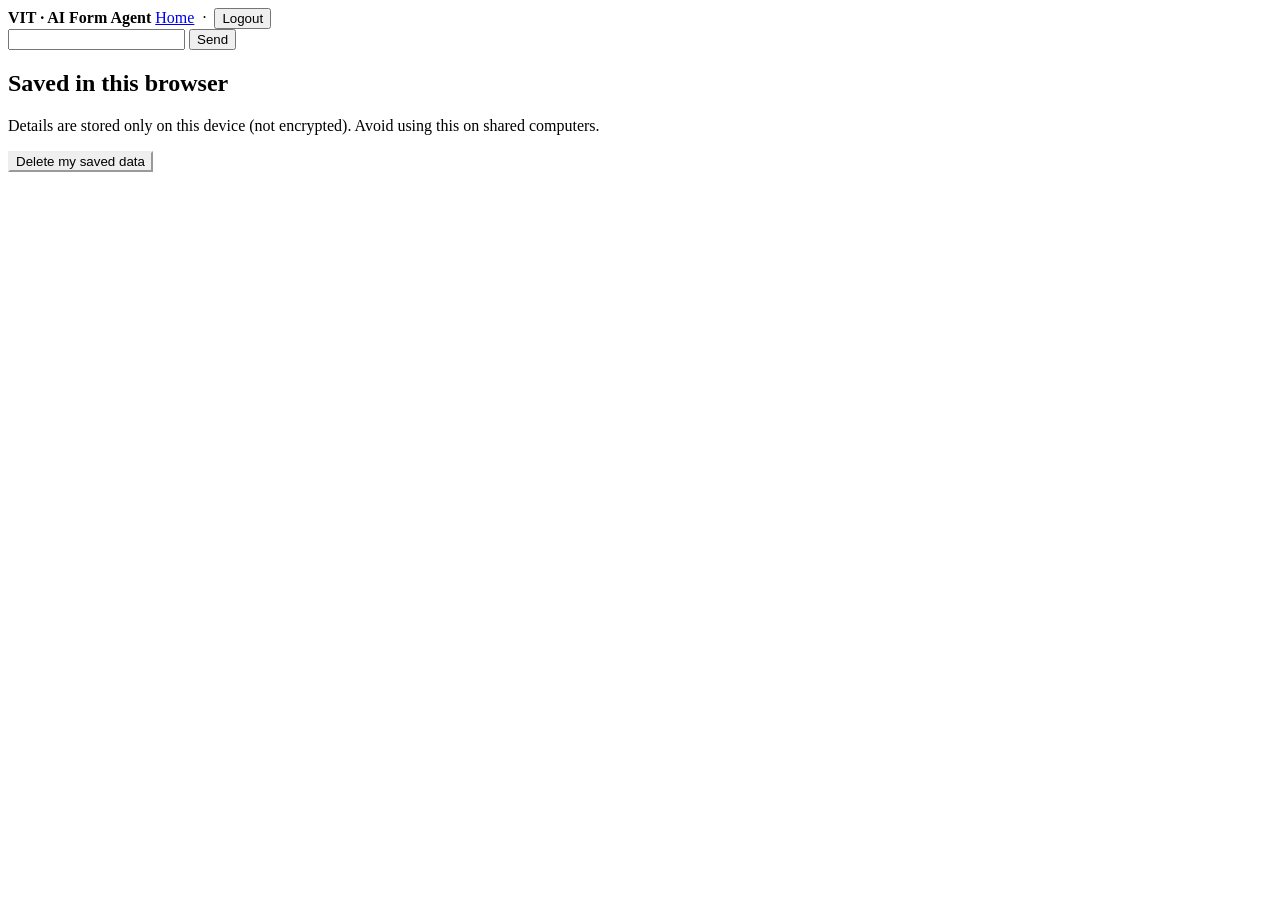
==== agent.html @ 20cc8ea5 "Create agent.html" ====
<!DOCTYPE html>
<html lang="en">
<head>
  <meta charset="utf-8">
  <meta name="viewport" content="width=device-width, initial-scale=1">
  <meta name="theme-color" content="#063B82">
  <title>AI Form Agent | Vellore Institute of Technology</title>
  <link rel="preconnect" href="https://fonts.googleapis.com">
  <link rel="preconnect" href="https://fonts.gstatic.com" crossorigin>
  <link href="https://fonts.googleapis.com/css2?family=Figtree:wght@400;500;600;700&family=Source+Serif+4:wght@700&display=swap" rel="stylesheet">
  <link rel="stylesheet" href="style.css">
</head>
<body>
  <div class="top2">
    <div class="wrap">
      <b>VIT · AI Form Agent</b>
      <span><a href="index.html">Home</a> &nbsp;·&nbsp; <button id="logout" type="button">Logout</button></span>
    </div>
  </div>
  <main class="ag">
    <section class="card chat" aria-label="Form agent chat">
      <div class="ai-msgs" id="msgs" aria-live="polite"></div>
      <div class="chips" id="chips"></div>
      <form id="chatForm">
        <input id="input" aria-label="Your message" autocomplete="off" list="suggestions">
        <datalist id="suggestions"></datalist>
        <button class="btn btn-blue" type="submit">Send</button>
      </form>
    </section>
    <aside class="card side2" aria-label="Saved details">
      <h2>Saved in this browser</h2>
      <dl id="profile"></dl>
      <p>Details are stored only on this device (not encrypted). Avoid using this on shared computers.</p>
      <button class="btn btn-ghost" style="color: var(--navy); border-color: var(--navy)" id="clear" type="button">Delete my saved data</button>
    </aside>
  </main>
  <script type="module" src="agent.js"></script>
</body>
</html>
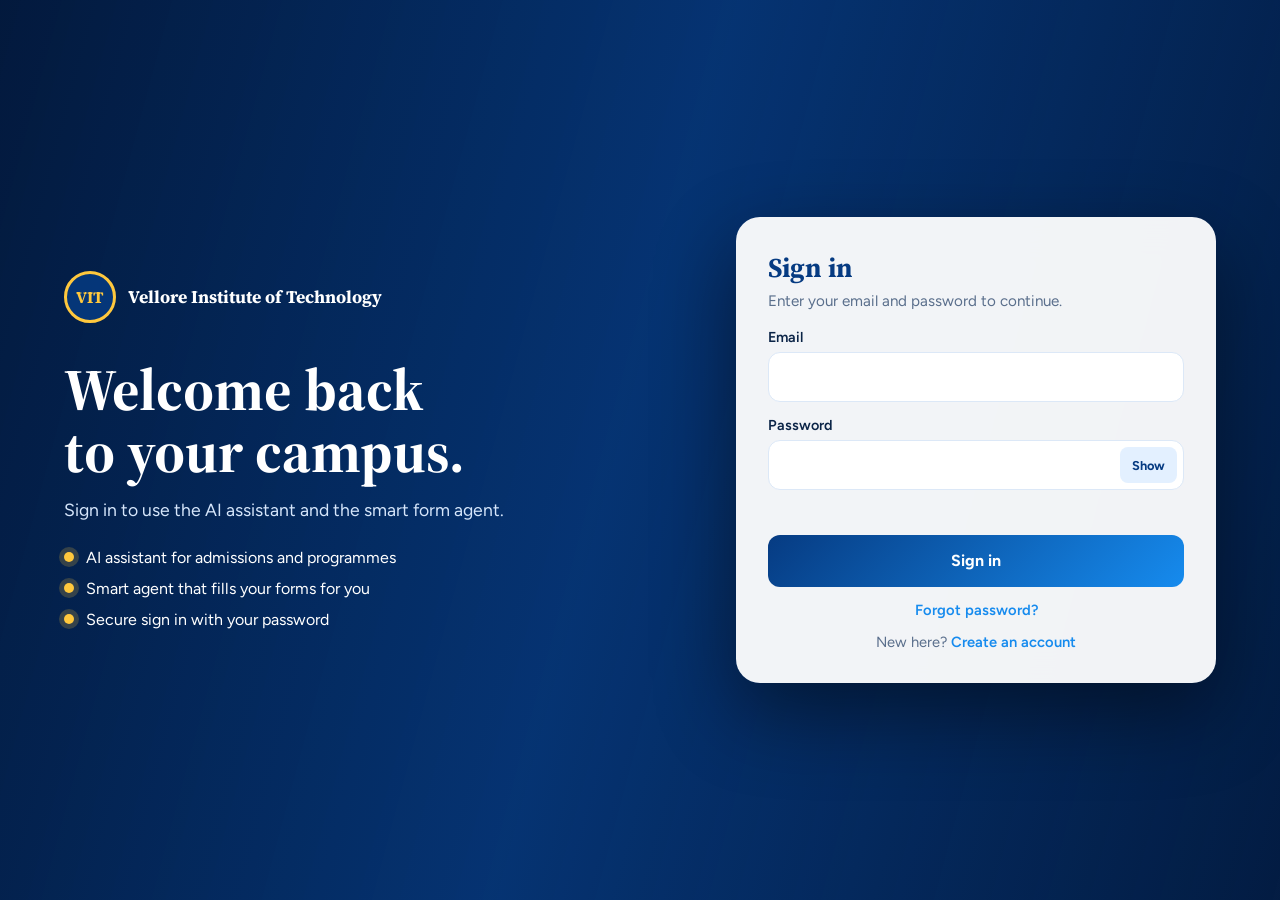
==== commit 2ac5e4c7: "Update agent.html" ====
--- a/agent.html
+++ b/agent.html
@@ -2,7 +2,7 @@
 <html lang="en">
 <head>
   <meta charset="utf-8">
-  <meta name="viewport" content="width=device-width, initial-scale=1">
+  <meta name="viewport" content="width=device-width, initial-scale=1, viewport-fit=cover">
   <meta name="theme-color" content="#063B82">
   <title>AI Form Agent | Vellore Institute of Technology</title>
   <link rel="preconnect" href="https://fonts.googleapis.com">
--- a/style.css
+++ b/style.css
@@ -0,0 +1,518 @@
+[hidden] { display: none !important; }
+:root {
+  --navy: #063B82;
+  --sky: #168BEE;
+  --gold: #FFC83D;
+  --bg: #F2F8FF;
+  --ink: #0B2447;
+  --muted: #5A6F8C;
+  --line: #DCE8F7;
+  --shadow: 0 8px 28px rgba(6, 59, 130, 0.11);
+  --serif: 'Source Serif 4', Georgia, serif;
+  --sans: Figtree, system-ui, -apple-system, sans-serif;
+}
+
+*, *::before, *::after { box-sizing: border-box; margin: 0; }
+html { scroll-behavior: smooth; }
+body {
+  font-family: var(--sans);
+  color: var(--ink);
+  background: var(--bg);
+  line-height: 1.5;
+  overflow-x: hidden;
+}
+body.lock { overflow: hidden; }
+img, video { max-width: 100%; display: block; }
+a { color: inherit; text-decoration: none; }
+button { font: inherit; cursor: pointer; border: 0; background: none; color: inherit; }
+ul { list-style: none; padding: 0; }
+:focus-visible { outline: 3px solid var(--gold); outline-offset: 2px; }
+.wrap { max-width: 1320px; margin: auto; padding: 0 20px; }
+.ic { width: 1.15em; height: 1.15em; fill: none; stroke: currentColor; stroke-width: 2; stroke-linecap: round; stroke-linejoin: round; flex: none; }
+[data-ic] { display: inline-grid; place-items: center; }
+.skip { position: absolute; left: -999px; top: 0; background: var(--gold); padding: 8px 14px; z-index: 99; }
+.skip:focus { left: 8px; }
+
+.topbar { background: var(--navy); color: #fff; font-size: 0.85rem; }
+.topbar .wrap {
+  display: flex; justify-content: space-between; align-items: center;
+  gap: 8px 16px; min-height: 40px; flex-wrap: wrap; padding-top: 6px; padding-bottom: 6px;
+}
+.tb-l, .tb-r { display: flex; align-items: center; gap: 8px 16px; flex-wrap: wrap; }
+.tb-l a, .tb-r a, .tb-l span { display: inline-flex; gap: 6px; align-items: center; }
+.tb-r > a:not(.soc):hover, .tb-l a:hover { color: var(--gold); }
+.soc {
+  width: 28px; height: 28px; border-radius: 50%; background: rgba(255,255,255,0.14);
+  justify-content: center; font-size: 0.72rem; font-weight: 700; transition: 0.2s;
+}
+.soc:hover { background: var(--gold); color: var(--navy) !important; }
+
+.hdr {
+  position: sticky; top: 0; z-index: 50;
+  background: rgba(255,255,255,0.94); backdrop-filter: blur(14px);
+  -webkit-backdrop-filter: blur(14px); box-shadow: 0 2px 16px rgba(6,59,130,0.1);
+}
+.hdr > .wrap {
+  display: flex; align-items: center; justify-content: space-between; gap: 14px; min-height: 76px;
+}
+.brand { display: flex; align-items: center; gap: 12px; min-width: 0; }
+.lg {
+  display: grid; width: 52px; height: 52px; flex: none; border-radius: 50%;
+  background: var(--navy); color: var(--gold); place-items: center;
+  font: 700 1.15rem var(--serif); border: 3px solid var(--gold);
+}
+.bt { min-width: 0; }
+.bt b {
+  display: block; font: 700 1.25rem/1.15 var(--serif); color: var(--navy);
+  white-space: nowrap; overflow: hidden; text-overflow: ellipsis;
+}
+.bt small {
+  display: block; font: italic 500 0.88rem var(--serif); color: var(--sky);
+  white-space: nowrap; overflow: hidden; text-overflow: ellipsis;
+}
+.nav { display: flex; align-items: center; gap: 2px; }
+.nav > a, .nb {
+  display: inline-flex; align-items: center; gap: 4px; padding: 9px 11px;
+  border-radius: 10px; font-weight: 600; font-size: 0.88rem; color: var(--navy);
+  white-space: nowrap; min-height: 40px; transition: 0.2s;
+}
+.nav > a:hover, .nb:hover, .dd.open > .nb { background: #E3F0FF; }
+.nav > a.active { background: var(--sky); color: #fff; }
+.nb .ic:last-child { width: 0.9em; transition: transform 0.2s; }
+.dd.open > .nb .ic:last-child { transform: rotate(180deg); }
+.dd { position: relative; }
+.menu {
+  display: none; position: absolute; top: 100%; left: 0; min-width: 230px;
+  background: #fff; border: 1px solid var(--line); border-radius: 14px;
+  box-shadow: var(--shadow); padding: 6px; z-index: 60;
+}
+.menu.r { left: auto; right: 0; }
+.menu a { display: block; padding: 10px 12px; border-radius: 8px; font-size: 0.9rem; }
+.menu a:hover { background: #E3F0FF; color: var(--sky); padding-left: 16px; }
+.dd.open > .menu { display: block; animation: pop 0.16s ease; }
+@media (hover: hover) and (min-width: 1361px) {
+  .dd:hover > .menu, .dd:focus-within > .menu { display: block; }
+}
+.actions { display: flex; align-items: center; gap: 8px; }
+.btn-ann {
+  display: inline-flex; align-items: center; gap: 8px; min-height: 44px;
+  padding: 0 16px; border-radius: 12px; background: var(--sky); color: #fff;
+  font-weight: 700; font-size: 0.9rem; box-shadow: 0 4px 14px rgba(22,139,238,0.35); transition: 0.2s;
+}
+.btn-ann:hover, .btn-ann[aria-expanded="true"] { background: #0f6fc2; }
+.icon-btn {
+  width: 44px; height: 44px; border-radius: 50%; display: inline-grid; place-items: center;
+  background: #E3F0FF; color: var(--navy); font-size: 1.2rem; transition: 0.2s;
+}
+.icon-btn:hover { background: var(--navy); color: #fff; }
+.burger { display: none; }
+.sbar { border-top: 1px solid var(--line); padding: 10px 0; background: #fff; }
+.sbar .wrap { display: flex; gap: 8px; }
+.sbar input {
+  flex: 1; min-width: 0; height: 46px; border: 1px solid var(--line);
+  border-radius: 12px; padding: 0 14px; font: inherit;
+}
+
+.ticker { background: var(--navy); color: #fff; }
+.ticker .wrap { display: flex; align-items: center; gap: 14px; min-height: 48px; }
+.t-label {
+  display: flex; gap: 8px; align-items: center; font-weight: 700;
+  white-space: nowrap; color: var(--gold); font-size: 0.9rem;
+}
+.t-track {
+  flex: 1; min-width: 0; overflow: hidden;
+  -webkit-mask-image: linear-gradient(90deg, transparent, #000 24px, #000 calc(100% - 24px), transparent);
+  mask-image: linear-gradient(90deg, transparent, #000 24px, #000 calc(100% - 24px), transparent);
+}
+.t-run { display: flex; width: max-content; animation: mq 45s linear infinite; }
+.t-run:hover, .t-run:focus-within { animation-play-state: paused; }
+.g { display: flex; }
+.g a {
+  padding: 12px 22px; border-left: 1px solid rgba(255,255,255,0.25);
+  white-space: nowrap; font-size: 0.9rem;
+}
+.g a:hover { color: var(--gold); }
+.t-ann { background: #0d4fa3; box-shadow: none; border: 1px solid rgba(255,255,255,0.25); }
+@keyframes mq { to { transform: translateX(-50%); } }
+
+.ann {
+  position: fixed; right: 12px; z-index: 70; width: min(420px, calc(100vw - 24px));
+  overflow: auto; overscroll-behavior: contain; background: #fff;
+  border: 1px solid var(--line); border-radius: 18px;
+  box-shadow: 0 24px 60px rgba(6,59,130,0.28); display: none; max-height: 70vh;
+}
+.ann.open { display: block; animation: pop 0.18s ease; }
+.ann h3 {
+  position: sticky; top: 0; z-index: 2; display: flex; gap: 8px; align-items: center;
+  background: #fff; padding: 14px 16px; font: 700 1.1rem var(--serif);
+  color: var(--navy); border-bottom: 1px solid var(--line);
+}
+.ann-cat {
+  display: flex; gap: 8px; align-items: center;
+  background: linear-gradient(90deg, var(--navy), #0d56b3); color: #fff;
+  padding: 9px 16px; font-weight: 700; font-size: 0.9rem; margin-top: 4px;
+}
+.ann a {
+  display: flex; gap: 10px; align-items: flex-start; padding: 11px 16px;
+  border-bottom: 1px solid var(--line); font-size: 0.9rem; transition: 0.18s;
+}
+.ann a .ic { color: var(--sky); margin-top: 3px; }
+.ann a:hover { background: #EAF4FF; padding-left: 20px; color: var(--navy); }
+.empty { padding: 12px 16px; color: var(--muted); font-size: 0.88rem; }
+
+.hero {
+  position: relative; color: #fff; isolation: isolate; overflow: hidden;
+  background: linear-gradient(135deg, #042a5d, #0a4a9c);
+  min-height: 580px;
+}
+.ov {
+  position: absolute; inset: 0; z-index: 1;
+  background: linear-gradient(90deg, rgba(3,25,60,0.88), rgba(3,25,60,0.45) 55%, rgba(3,25,60,0.25));
+}
+.himg {
+  position: absolute; inset: 0; z-index: 0;
+  background-size: cover; background-position: center; background-repeat: no-repeat;
+}
+.hin {
+  position: relative; z-index: 2;
+  min-height: 580px; display: grid; grid-template-columns: 220px 1fr;
+  gap: 32px; align-items: center; padding-top: 48px; padding-bottom: 48px;
+}
+.hcopy h1 {
+  font: 700 clamp(2.2rem, 5vw, 4rem)/1.08 var(--serif);
+  max-width: 14ch; text-shadow: 0 3px 18px rgba(0,0,0,0.45);
+}
+.hcopy p {
+  margin: 14px 0 24px; font: italic 500 clamp(1.1rem, 2.2vw, 1.65rem) var(--serif);
+  text-shadow: 0 2px 10px rgba(0,0,0,0.4); max-width: 36ch;
+}
+.hbtn { display: flex; flex-wrap: wrap; gap: 12px; }
+.hcopy > * { animation: rise 0.7s both; }
+.hcopy > p { animation-delay: 0.1s; }
+.hcopy > .hbtn { animation-delay: 0.2s; }
+.camp {
+  background: rgba(6,59,130,0.55); backdrop-filter: blur(12px);
+  -webkit-backdrop-filter: blur(12px); border: 1px solid rgba(255,255,255,0.22);
+  border-radius: 16px; padding: 14px;
+}
+.camp h2 {
+  display: flex; gap: 8px; align-items: center; font: 700 1rem var(--serif);
+  color: var(--gold); padding: 2px 6px 10px;
+}
+.camp a {
+  display: flex; gap: 8px; align-items: center; padding: 10px 8px;
+  border-radius: 10px; font-size: 0.9rem; min-height: 42px; transition: 0.2s;
+}
+.camp a:hover { background: rgba(255,255,255,0.15); padding-left: 12px; }
+
+.btn {
+  display: inline-flex; align-items: center; gap: 8px; min-height: 48px;
+  padding: 0 20px; border-radius: 12px; font-weight: 700; transition: 0.2s;
+}
+.btn:hover { transform: translateY(-2px); box-shadow: 0 8px 20px rgba(0,0,0,0.22); }
+.btn-white { background: #fff; color: var(--navy); }
+.btn-blue { background: var(--sky); color: #fff; }
+.btn-gold { background: var(--gold); color: #3a2b00; }
+.btn-ghost {
+  background: rgba(255,255,255,0.12); border: 1px solid rgba(255,255,255,0.4);
+  backdrop-filter: blur(6px); color: #fff;
+}
+
+.dash {
+  display: grid; grid-template-columns: 1fr 1.15fr 1fr; gap: 20px;
+  padding-top: 32px; padding-bottom: 40px;
+}
+.col3 { display: flex; flex-direction: column; gap: 20px; min-width: 0; }
+.card {
+  background: #fff; border: 1px solid var(--line); border-radius: 18px;
+  box-shadow: var(--shadow); overflow: hidden; position: relative; min-width: 0;
+}
+.ch {
+  display: flex; justify-content: space-between; align-items: center;
+  gap: 10px; padding: 16px 18px 10px;
+}
+.ch h2 {
+  display: flex; gap: 8px; align-items: center; font: 700 1.15rem var(--serif); color: var(--navy);
+}
+.ch h2 [data-ic] { color: var(--sky); }
+.va {
+  display: inline-flex; gap: 6px; align-items: center; font-weight: 700;
+  color: var(--sky); font-size: 0.88rem; min-height: 36px;
+}
+.va:hover { color: var(--navy); }
+.ni {
+  display: flex; align-items: center; gap: 12px; padding: 13px 18px;
+  border-top: 1px solid var(--line); transition: 0.18s;
+}
+.ni:hover { background: #EAF4FF; }
+.ni > .ic { color: var(--sky); }
+.dt {
+  width: 50px; flex: none; text-align: center; background: var(--navy);
+  color: #fff; border-radius: 10px; padding: 5px 0; font-size: 0.72rem; line-height: 1.2;
+}
+.dt b { display: block; font-size: 1.15rem; }
+.nt { flex: 1; min-width: 0; font-weight: 600; font-size: 0.94rem; }
+.new {
+  margin-left: 8px; background: #E5484D; color: #fff; font-style: normal;
+  font-size: 0.68rem; padding: 1px 8px; border-radius: 99px; font-weight: 700;
+}
+.qg {
+  display: grid; grid-template-columns: repeat(3, 1fr); gap: 10px; padding: 8px 14px 16px;
+}
+.qi {
+  display: flex; flex-direction: column; align-items: center; gap: 6px;
+  padding: 14px 4px; border-radius: 14px; background: var(--bg);
+  font-weight: 600; font-size: 0.82rem; text-align: center; transition: 0.2s;
+  min-height: 88px; justify-content: center;
+}
+.qic { color: var(--sky); font-size: 1.6rem; }
+.qi:hover { background: var(--navy); color: #fff; transform: translateY(-3px); }
+.qi:hover .qic { color: var(--gold); }
+
+.sl { position: relative; overflow: hidden; }
+.sl-track { display: flex; height: 100%; transition: transform 0.55s ease; }
+.slide {
+  flex: 0 0 100%; position: relative; display: flex; align-items: flex-end;
+  min-height: 240px; color: #fff; background: linear-gradient(135deg, #0b4592, #168BEE);
+}
+.slide img {
+  position: absolute; inset: 0; width: 100%; height: 100%; object-fit: cover;
+  transition: transform 0.5s;
+}
+.slide:hover img { transform: scale(1.04); }
+.cap, .bt2 {
+  position: relative; width: 100%; padding: 36px 18px 34px;
+  background: linear-gradient(0deg, rgba(3,25,60,0.88), transparent); font-weight: 700;
+}
+.ban { min-height: 380px; }
+.ban .slide { min-height: 380px; }
+.bt2 { padding: 30px 24px 44px; }
+.bt2 h2 { font: 700 clamp(1.5rem, 2.4vw, 2.1rem)/1.15 var(--serif); margin-bottom: 8px; }
+.bt2 p { margin-bottom: 14px; max-width: 34ch; opacity: 0.95; font-weight: 500; }
+.gal { height: 230px; }
+.dots {
+  position: absolute; bottom: 8px; left: 50%; transform: translateX(-50%); display: flex; gap: 2px;
+}
+.dots button { width: 22px; height: 22px; position: relative; }
+.dots button::after {
+  content: ""; position: absolute; inset: 7px; border-radius: 50%;
+  background: rgba(255,255,255,0.5); transition: 0.2s;
+}
+.dots button[aria-current="true"]::after { background: var(--gold); inset: 5px; }
+
+#secs { display: grid; gap: 24px; padding-bottom: 48px; }
+.stats { display: grid; grid-template-columns: repeat(auto-fit, minmax(260px, 1fr)); gap: 18px; }
+.sc { padding: 18px; }
+.sc h2, .sh { font: 700 1.2rem var(--serif); color: var(--navy); margin-bottom: 8px; }
+.sh { font-size: 1.35rem; margin-bottom: 12px; }
+.sc dl div {
+  display: flex; justify-content: space-between; gap: 12px;
+  padding: 9px 0; border-top: 1px solid var(--line);
+}
+.sc dd { font-weight: 700; color: var(--sky); }
+.two { display: grid; grid-template-columns: 1fr 1fr; gap: 20px; }
+.nt small { display: block; font-weight: 400; color: var(--muted); font-size: 0.8rem; }
+.fgrid {
+  display: grid; grid-template-columns: repeat(auto-fit, minmax(140px, 1fr));
+  gap: 12px; padding: 8px 16px 16px;
+}
+.fc { display: grid; gap: 6px; font-weight: 600; font-size: 0.88rem; align-content: start; }
+.fi {
+  display: block; aspect-ratio: 16/10; border-radius: 10px; overflow: hidden;
+  background: linear-gradient(135deg, #0b4592, #168BEE);
+}
+.fi img, .xt img { width: 100%; height: 100%; object-fit: cover; }
+.xg { display: grid; grid-template-columns: repeat(auto-fit, minmax(200px, 1fr)); gap: 16px; }
+.xt {
+  position: relative; display: flex; align-items: flex-end; min-height: 170px;
+  border-radius: 16px; overflow: hidden; color: #fff;
+  background: linear-gradient(135deg, #0b4592, #168BEE); box-shadow: var(--shadow);
+}
+.xt img { position: absolute; inset: 0; }
+.xt b {
+  position: relative; width: 100%; padding: 28px 16px 14px;
+  background: linear-gradient(0deg, rgba(3,25,60,0.85), transparent);
+}
+.adm {
+  display: grid; grid-template-columns: 1.2fr 1fr; gap: 20px; padding: 22px; align-items: center;
+}
+.adm p { color: var(--muted); margin-bottom: 14px; }
+.adl { display: flex; flex-wrap: wrap; gap: 10px; margin-bottom: 12px; }
+.adi {
+  border-radius: 14px; overflow: hidden; min-height: 200px;
+  background: linear-gradient(135deg, #0b4592, #168BEE);
+}
+.adi img { width: 100%; height: 100%; object-fit: cover; }
+.enq { padding: 22px; }
+.enq form {
+  display: grid; grid-template-columns: repeat(auto-fit, minmax(200px, 1fr)); gap: 12px;
+}
+.enq select, .enq input {
+  height: 48px; border: 1px solid var(--line); border-radius: 12px;
+  padding: 0 12px; font: inherit; background: #fff; min-width: 0;
+}
+#enqMsg { margin-top: 10px; color: var(--navy); font-weight: 600; }
+.fake { padding: 22px; border-left: 6px solid var(--gold); }
+.fake p { color: var(--muted); margin-bottom: 10px; }
+
+footer { background: linear-gradient(180deg, #063B82, #042a5d); color: #d6e6fb; }
+.fg {
+  display: grid; grid-template-columns: repeat(auto-fit, minmax(180px, 1fr));
+  gap: 28px 32px; padding-top: 48px; padding-bottom: 28px;
+}
+.fb {
+  display: flex; align-items: center; gap: 12px; margin-bottom: 14px;
+  font: 700 1.25rem var(--serif); color: #fff;
+}
+.fg p { display: flex; gap: 8px; margin-bottom: 8px; font-size: 0.92rem; }
+.fg h3 { font: 700 1.05rem var(--serif); color: var(--gold); margin-bottom: 12px; }
+footer .fg a:not(.soc) { display: block; padding: 5px 0; opacity: 0.92; font-size: 0.9rem; }
+footer a:hover { color: var(--gold); }
+.fsoc { display: flex; gap: 8px; margin-top: 14px; }
+footer .fsoc a.soc { display: inline-flex; width: 36px; height: 36px; padding: 0; }
+.fbot {
+  display: flex; justify-content: space-between; flex-wrap: wrap; gap: 10px;
+  padding-top: 16px; padding-bottom: 18px; border-top: 1px solid rgba(255,255,255,0.15);
+  font-size: 0.85rem;
+}
+.fbot span a { margin-left: 16px; }
+
+dialog {
+  border: 0; padding: 0; border-radius: 16px; width: min(900px, 94vw);
+  background: #000; overflow: hidden; margin: auto;
+}
+dialog::backdrop { background: rgba(3,25,60,0.78); }
+#vwrap { width: 100%; aspect-ratio: 16/9; }
+#vwrap iframe, #vwrap video { width: 100%; height: 100%; border: 0; display: block; }
+#vmx {
+  position: absolute; top: 10px; right: 10px; z-index: 2;
+  width: 40px; height: 40px; border-radius: 50%; background: rgba(0,0,0,0.65); color: #fff;
+}
+
+.ai-fab {
+  position: fixed; right: 16px; bottom: 16px; z-index: 80;
+  display: inline-flex; align-items: center; gap: 8px; min-height: 52px;
+  padding: 0 18px; border-radius: 99px;
+  background: linear-gradient(135deg, var(--navy), var(--sky)); color: #fff;
+  font-weight: 700; box-shadow: 0 10px 28px rgba(6,59,130,0.4); transition: 0.2s;
+}
+.ai-fab:hover { transform: translateY(-2px); }
+.ai {
+  position: fixed; right: 16px; bottom: 80px; z-index: 80;
+  width: min(380px, calc(100vw - 32px)); height: min(520px, calc(100vh - 110px));
+  display: flex; flex-direction: column; background: #fff;
+  border: 1px solid var(--line); border-radius: 18px;
+  box-shadow: 0 24px 60px rgba(6,59,130,0.3); overflow: hidden; animation: pop 0.18s ease;
+}
+.ai header {
+  display: flex; justify-content: space-between; align-items: center;
+  padding: 12px 14px; background: linear-gradient(135deg, var(--navy), var(--sky)); color: #fff;
+}
+.ai header button {
+  width: 36px; height: 36px; border-radius: 50%; background: rgba(255,255,255,0.18);
+  display: grid; place-items: center;
+}
+.ai-msgs {
+  flex: 1; overflow: auto; padding: 14px; display: flex; flex-direction: column;
+  gap: 8px; background: var(--bg);
+}
+.m {
+  max-width: 86%; padding: 9px 13px; border-radius: 14px; font-size: 0.92rem;
+  white-space: pre-wrap; word-break: break-word;
+}
+.m.b { background: #fff; border: 1px solid var(--line); align-self: flex-start; }
+.m.u { background: var(--sky); color: #fff; align-self: flex-end; }
+.ai-sug { display: flex; gap: 6px; flex-wrap: wrap; padding: 8px 12px 0; }
+.ai-sug button {
+  border: 1px solid var(--line); background: #fff; border-radius: 99px;
+  padding: 6px 12px; font-size: 0.8rem; color: var(--navy); font-weight: 600;
+}
+.ai-sug button:hover { background: var(--navy); color: #fff; }
+.ai form { display: flex; gap: 8px; padding: 10px 12px; }
+.ai input {
+  flex: 1; min-width: 0; height: 44px; border: 1px solid var(--line);
+  border-radius: 12px; padding: 0 12px; font: inherit;
+}
+.ai form .btn { min-height: 44px; padding: 0 14px; }
+
+@keyframes pop { from { opacity: 0; transform: translateY(-6px); } }
+@keyframes rise { from { opacity: 0; transform: translateY(18px); } }
+
+@media (max-width: 1360px) {
+  .hdr { backdrop-filter: none; -webkit-backdrop-filter: none; background: #fff; }
+  .burger { display: inline-grid; }
+  .nav {
+    position: fixed; left: 0; right: 0; bottom: 0; top: 76px;
+    flex-direction: column; align-items: stretch; gap: 2px; background: #fff;
+    padding: 12px 16px 40px; overflow: auto; transform: translateX(100%);
+    visibility: hidden; transition: transform 0.28s, visibility 0.28s; z-index: 55;
+  }
+  .nav.open { transform: none; visibility: visible; }
+  .nav > a, .nb { width: 100%; justify-content: space-between; font-size: 1rem; min-height: 48px; }
+  .menu, .menu.r {
+    position: static; box-shadow: none; border: 0; background: var(--bg);
+    margin: 2px 0 8px; min-width: 0;
+  }
+  .dash { grid-template-columns: 1fr 1fr; }
+  .col3 { grid-column: 1 / -1; display: grid; grid-template-columns: 1fr 1fr; }
+  .fg { grid-template-columns: 1fr 1fr; }
+}
+@media (max-width: 900px) {
+  .hero { min-height: auto; }
+  .hin {
+    grid-template-columns: 1fr; min-height: 0; gap: 20px;
+    padding-top: 32px; padding-bottom: 36px;
+  }
+  .camp ul { display: flex; overflow-x: auto; gap: 6px; -webkit-overflow-scrolling: touch; }
+  .camp li { flex: none; }
+  .camp a { background: rgba(255,255,255,0.1); white-space: nowrap; }
+  .adm { grid-template-columns: 1fr; }
+  .two { grid-template-columns: 1fr; }
+}
+@media (max-width: 700px) {
+  .wrap { padding: 0 14px; }
+  .hide-sm { display: none !important; }
+  .bt b { font-size: 1.05rem; }
+  .bt small { font-size: 0.75rem; }
+  .lg { width: 44px; height: 44px; font-size: 1rem; }
+  .hdr > .wrap { min-height: 64px; }
+  .nav { top: 64px; }
+  .t-label { font-size: 0; }
+  .t-label [data-ic] { font-size: 1.15rem; }
+  .t-ann-txt { display: none; }
+  .t-ann { width: 44px; padding: 0; justify-content: center; }
+  .dash, .col3 { grid-template-columns: 1fr; }
+  .fg { grid-template-columns: 1fr; }
+  .fbot { flex-direction: column; }
+  .fbot span a { margin: 0 14px 0 0; }
+  .hbtn .btn { flex: 1 1 100%; justify-content: center; }
+  .ann { left: 12px; right: 12px; width: auto; }
+  .ai-fab .lbl { display: none; }
+  .ai-fab { width: 52px; padding: 0; justify-content: center; }
+  .ai { right: 12px; left: 12px; width: auto; }
+}
+@media (prefers-reduced-motion: reduce) {
+  *, *::before, *::after {
+    animation: none !important; transition: none !important; scroll-behavior: auto !important;
+  }
+  .t-track { overflow-x: auto; }
+}
+
+.top2 { background: var(--navy); color: #fff; }
+.top2 .wrap { display: flex; justify-content: space-between; align-items: center; gap: 12px; min-height: 60px; }
+.top2 b { font: 700 1.2rem var(--serif); }
+.top2 a, .top2 button { padding: 10px 0; font-weight: 600; }
+.ag { display: grid; grid-template-columns: 1fr 300px; gap: 20px; padding: 24px 14px 48px; max-width: 1100px; margin: auto; }
+.chat { display: flex; flex-direction: column; height: min(680px, calc(100vh - 150px)); min-height: 460px; }
+.chat .ai-msgs { flex: 1; }
+.chat form { display: flex; gap: 8px; padding: 10px 12px; border-top: 1px solid var(--line); }
+.chat input { flex: 1; min-width: 0; height: 46px; border: 1px solid var(--line); border-radius: 12px; padding: 0 12px; font: inherit; }
+.chips { display: flex; flex-wrap: wrap; gap: 6px; padding: 0 12px 8px; }
+.chips button { border: 1px solid var(--sky); background: #fff; color: var(--navy); border-radius: 99px; padding: 8px 14px; font-weight: 600; font-size: 0.85rem; min-height: 40px; }
+.chips button:hover { background: var(--navy); color: #fff; }
+.side2 { padding: 16px; align-self: start; }
+.side2 h2 { font: 700 1.1rem var(--serif); color: var(--navy); margin-bottom: 8px; }
+.side2 dl div { display: flex; justify-content: space-between; gap: 8px; padding: 6px 0; border-top: 1px solid var(--line); font-size: 0.85rem; word-break: break-word; }
+.side2 dd { font-weight: 600; text-align: right; }
+.side2 p { font-size: 0.82rem; color: var(--muted); margin: 8px 0; }
+@media (max-width: 800px) { .ag { grid-template-columns: 1fr; } }
